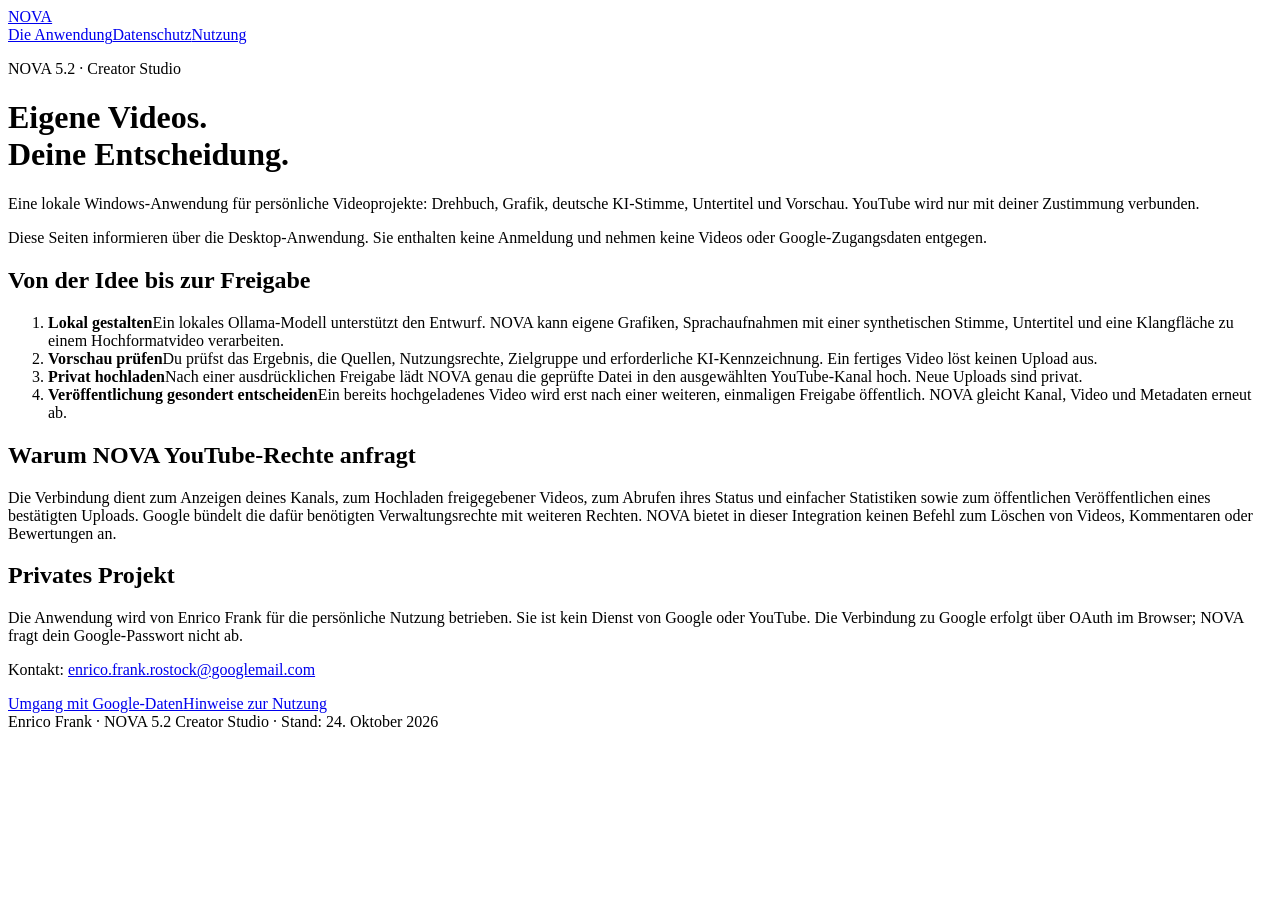
==== index.html @ df872030 "Publish approved NOVA information page: index.html" ====
<!doctype html><html lang="de"><head><meta charset="utf-8"><meta name="viewport" content="width=device-width,initial-scale=1"><meta name="description" content="NOVA 5.2 Creator Studio: lokale Videoproduktion und einzeln freigegebene YouTube-Uploads und Veröffentlichungen."><title>NOVA 5.2 Creator Studio</title><link rel="stylesheet" href="style.css"></head><body>
<header><a class="brand" href="index.html">NOVA</a><nav aria-label="Hauptnavigation"><a href="index.html" aria-current="page">Die Anwendung</a><a href="datenschutz.html">Datenschutz</a><a href="nutzung.html">Nutzung</a></nav></header>
<main><p class="eyebrow">NOVA 5.2 · Creator Studio</p><h1>Eigene Videos.<br>Deine Entscheidung.</h1><p class="intro">Eine lokale Windows-Anwendung für persönliche Videoprojekte: Drehbuch, Grafik, deutsche KI-Stimme, Untertitel und Vorschau. YouTube wird nur mit deiner Zustimmung verbunden.</p>
<p class="notice">Diese Seiten informieren über die Desktop-Anwendung. Sie enthalten keine Anmeldung und nehmen keine Videos oder Google-Zugangsdaten entgegen.</p>
<h2>Von der Idee bis zur Freigabe</h2><ol class="steps"><li><strong>Lokal gestalten</strong>Ein lokales Ollama-Modell unterstützt den Entwurf. NOVA kann eigene Grafiken, Sprachaufnahmen mit einer synthetischen Stimme, Untertitel und eine Klangfläche zu einem Hochformatvideo verarbeiten.</li><li><strong>Vorschau prüfen</strong>Du prüfst das Ergebnis, die Quellen, Nutzungsrechte, Zielgruppe und erforderliche KI-Kennzeichnung. Ein fertiges Video löst keinen Upload aus.</li><li><strong>Privat hochladen</strong>Nach einer ausdrücklichen Freigabe lädt NOVA genau die geprüfte Datei in den ausgewählten YouTube-Kanal hoch. Neue Uploads sind privat.</li><li><strong>Veröffentlichung gesondert entscheiden</strong>Ein bereits hochgeladenes Video wird erst nach einer weiteren, einmaligen Freigabe öffentlich. NOVA gleicht Kanal, Video und Metadaten erneut ab.</li></ol>
<h2>Warum NOVA YouTube-Rechte anfragt</h2><p>Die Verbindung dient zum Anzeigen deines Kanals, zum Hochladen freigegebener Videos, zum Abrufen ihres Status und einfacher Statistiken sowie zum öffentlichen Veröffentlichen eines bestätigten Uploads. Google bündelt die dafür benötigten Verwaltungsrechte mit weiteren Rechten. NOVA bietet in dieser Integration keinen Befehl zum Löschen von Videos, Kommentaren oder Bewertungen an.</p>
<h2>Privates Projekt</h2><p>Die Anwendung wird von Enrico Frank für die persönliche Nutzung betrieben. Sie ist kein Dienst von Google oder YouTube. Die Verbindung zu Google erfolgt über OAuth im Browser; NOVA fragt dein Google-Passwort nicht ab.</p><p>Kontakt: <a href="mailto:enrico.frank.rostock@googlemail.com">enrico.frank.rostock@googlemail.com</a></p><div class="links"><a href="datenschutz.html">Umgang mit Google-Daten</a><a href="nutzung.html">Hinweise zur Nutzung</a></div></main>
<footer>Enrico Frank · NOVA 5.2 Creator Studio · Stand: 24. Oktober 2026</footer></body></html>
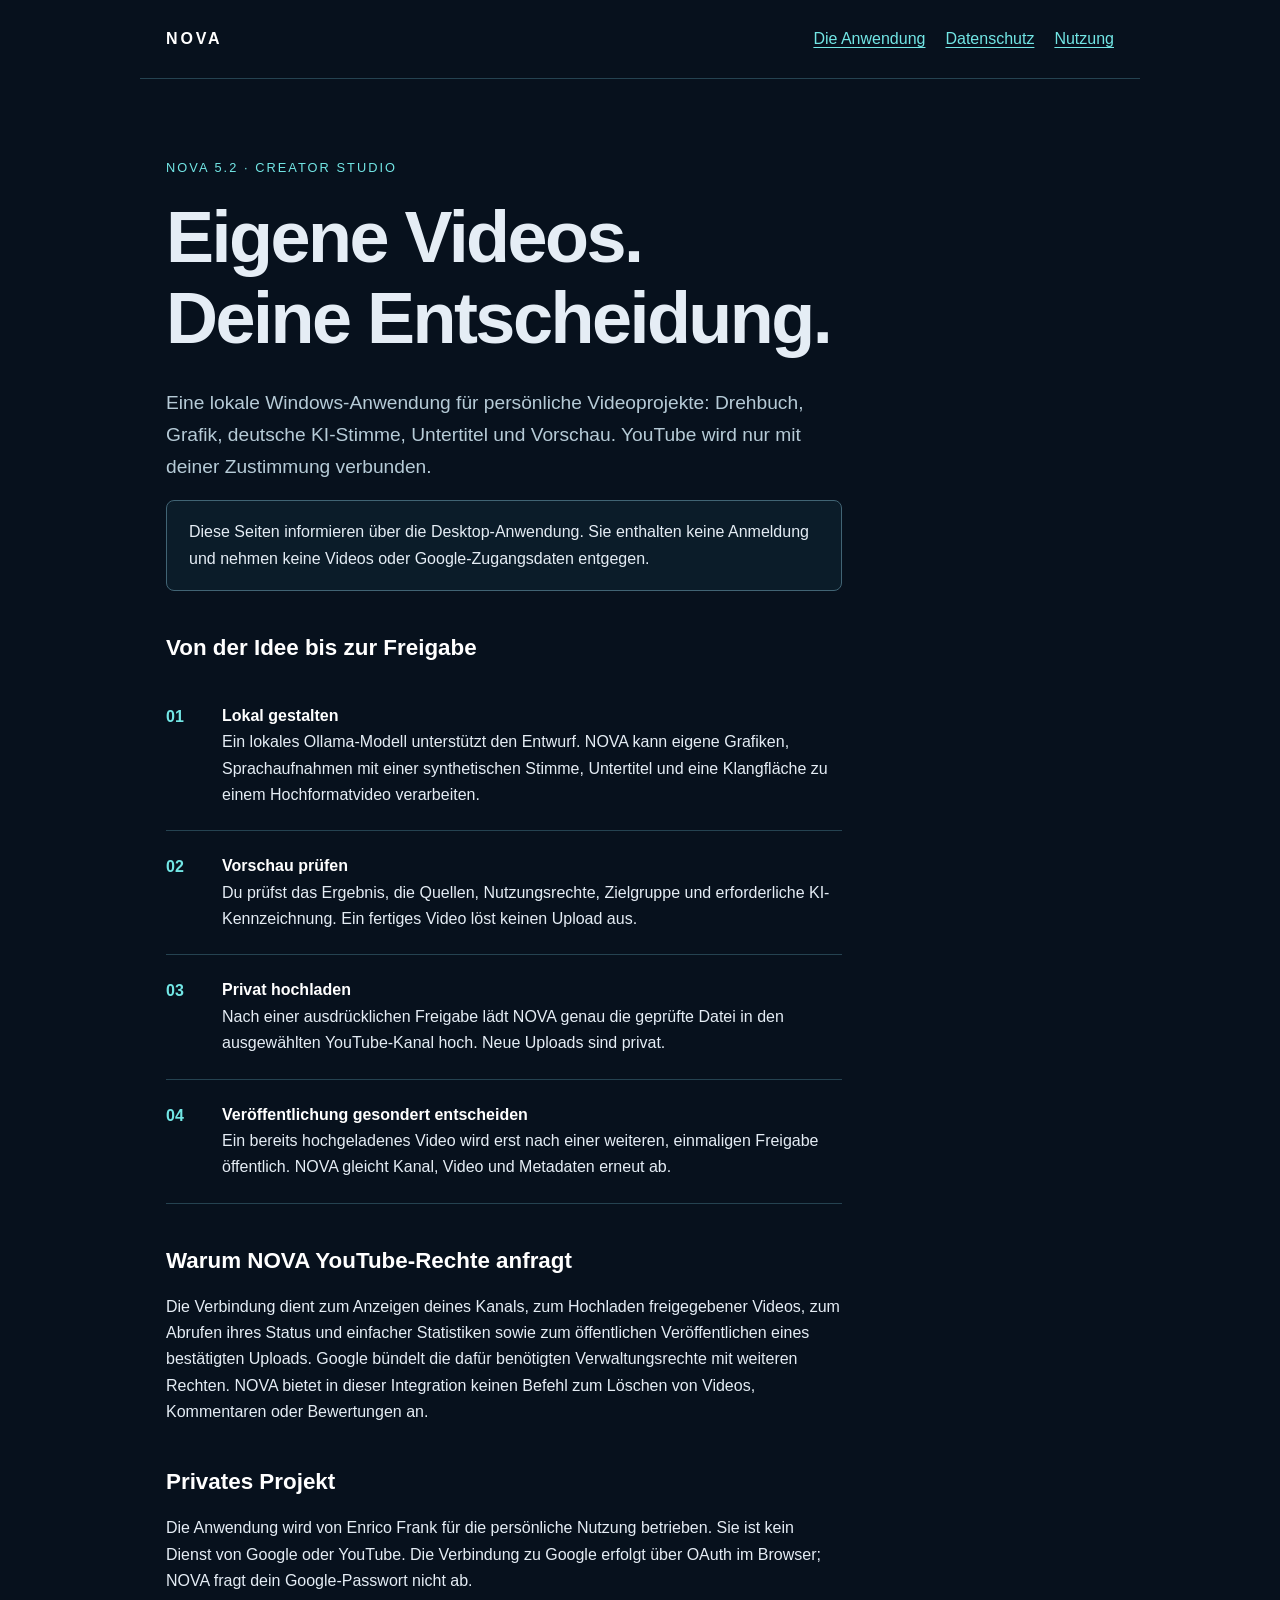
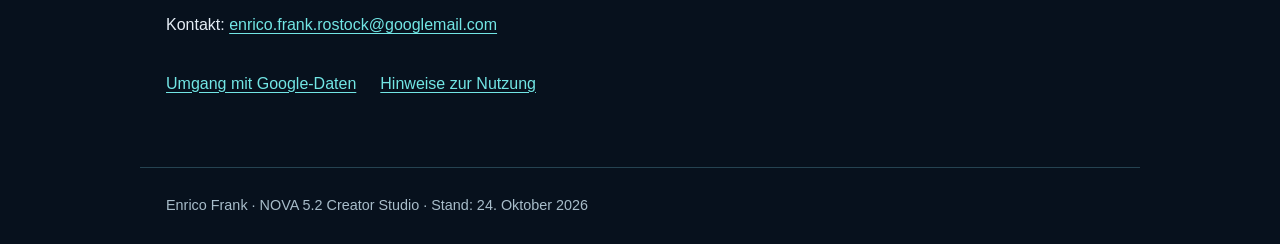
==== commit 71e0c279: "Add Google Search Console ownership verification" ====
--- a/index.html
+++ b/index.html
@@ -1,4 +1,4 @@
-<!doctype html><html lang="de"><head><meta charset="utf-8"><meta name="viewport" content="width=device-width,initial-scale=1"><meta name="description" content="NOVA 5.2 Creator Studio: lokale Videoproduktion und einzeln freigegebene YouTube-Uploads und Veröffentlichungen."><title>NOVA 5.2 Creator Studio</title><link rel="stylesheet" href="style.css"></head><body>
+<!doctype html><html lang="de"><head><meta charset="utf-8"><meta name="viewport" content="width=device-width,initial-scale=1"><meta name="description" content="NOVA 5.2 Creator Studio: lokale Videoproduktion und einzeln freigegebene YouTube-Uploads und Veröffentlichungen."><title>NOVA 5.2 Creator Studio</title><link rel="stylesheet" href="style.css"><meta name="google-site-verification" content="nm77UiY1ROLnrh1ZBrKeau5gbs2dOHN59fKpWbTccts" /></head><body>
 <header><a class="brand" href="index.html">NOVA</a><nav aria-label="Hauptnavigation"><a href="index.html" aria-current="page">Die Anwendung</a><a href="datenschutz.html">Datenschutz</a><a href="nutzung.html">Nutzung</a></nav></header>
 <main><p class="eyebrow">NOVA 5.2 · Creator Studio</p><h1>Eigene Videos.<br>Deine Entscheidung.</h1><p class="intro">Eine lokale Windows-Anwendung für persönliche Videoprojekte: Drehbuch, Grafik, deutsche KI-Stimme, Untertitel und Vorschau. YouTube wird nur mit deiner Zustimmung verbunden.</p>
 <p class="notice">Diese Seiten informieren über die Desktop-Anwendung. Sie enthalten keine Anmeldung und nehmen keine Videos oder Google-Zugangsdaten entgegen.</p>
--- a/style.css
+++ b/style.css
@@ -0,0 +1 @@
+:root{color-scheme:dark;font-family:Segoe UI,Arial,sans-serif;background:#07111d;color:#e5edf5;line-height:1.65}*{box-sizing:border-box}body{margin:0}a{color:#72e6e5;text-underline-offset:.2em}a:hover{color:white}a:focus-visible{outline:2px solid #72e6e5;outline-offset:5px}header,main,footer{max-width:1000px;margin:auto;padding:26px}header{display:flex;gap:24px;align-items:center;justify-content:space-between;border-bottom:1px solid #254351}nav{display:flex;gap:20px;flex-wrap:wrap}.brand{font-weight:700;letter-spacing:.18em;text-decoration:none;color:white}main{padding-top:60px;padding-bottom:70px}h1{font-size:clamp(2.2rem,6vw,4.5rem);line-height:1.13;letter-spacing:-.035em;margin:16px 0 28px;max-width:900px}h2{font-size:1.4rem;line-height:1.3;margin-top:42px;color:white}p,li{max-width:76ch}p{margin:18px 0}.eyebrow{color:#72e6e5;font-size:.8rem;letter-spacing:.16em;text-transform:uppercase}.intro{font-size:1.2rem;color:#b6cbd7;max-width:63ch}.notice{padding:18px 22px;border:1px solid #416474;background:#0b1c29;border-radius:8px;max-width:76ch}.steps{list-style:none;padding:0;counter-reset:steps}.steps li{counter-increment:steps;padding:22px 0 22px 56px;position:relative;border-bottom:1px solid #254351}.steps li:before{content:counter(steps,decimal-leading-zero);position:absolute;left:0;top:23px;color:#72e6e5;font-weight:700}.steps strong{display:block;color:white}.links{display:flex;gap:24px;flex-wrap:wrap;margin-top:32px}footer{border-top:1px solid #254351;color:#a8bdca;font-size:.9rem}code{overflow-wrap:anywhere;color:#d3e5f0}small{color:#a8bdca}@media(max-width:650px){header{align-items:flex-start;flex-direction:column;gap:14px}header,main,footer{padding-left:22px;padding-right:22px}main{padding-top:36px}nav{gap:14px;font-size:.9rem}}
